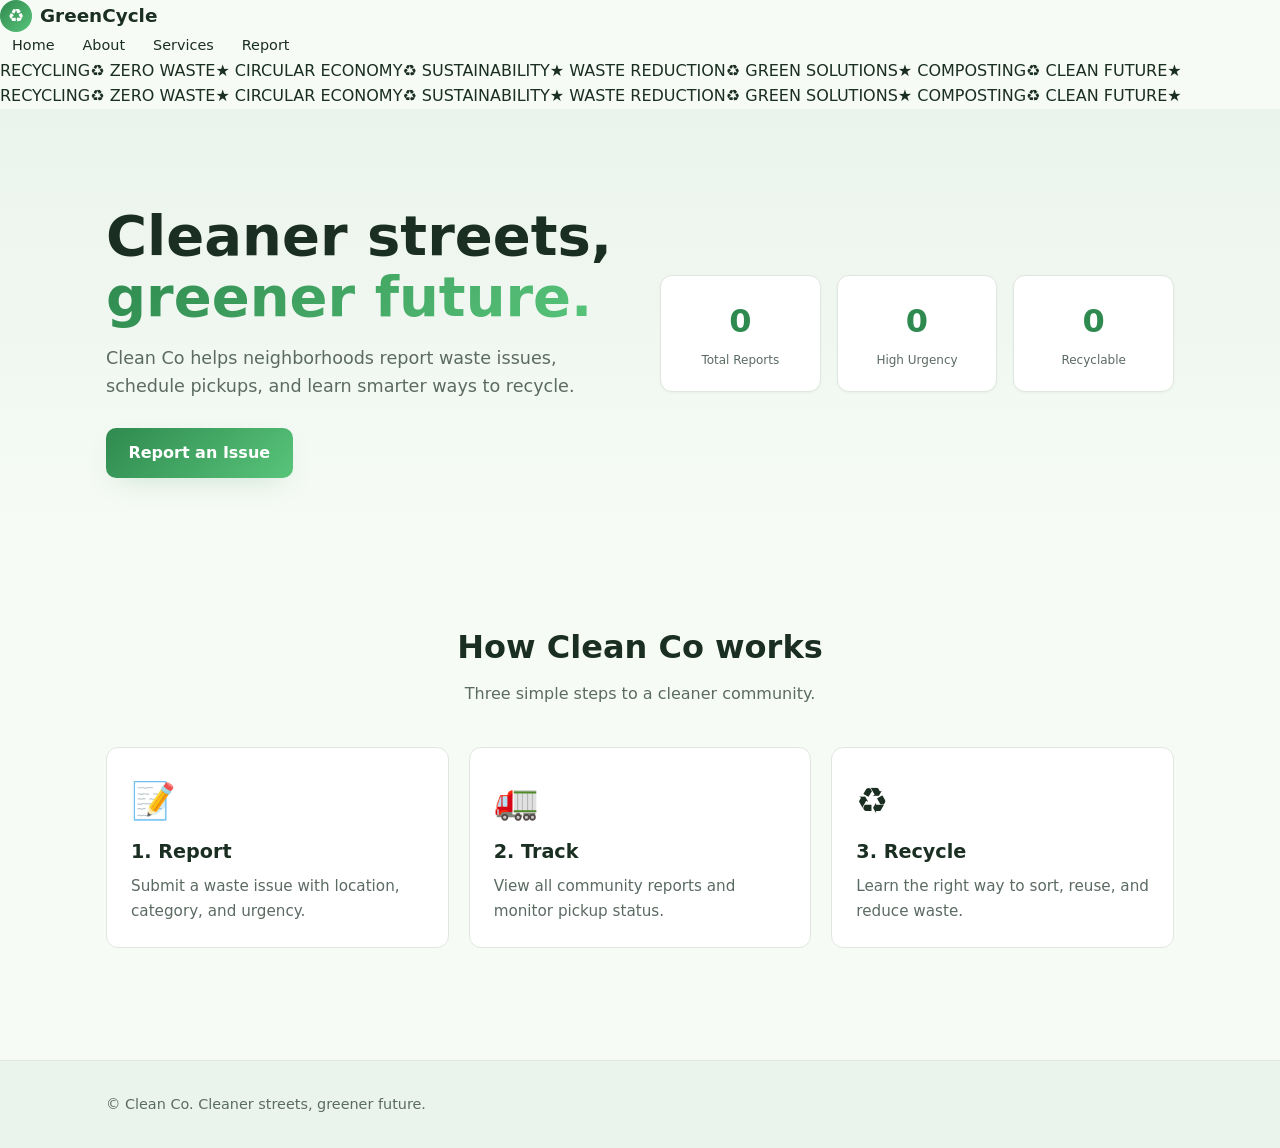
==== index.html @ 7773360d "adding the id tags to all the files to make it easier then tring to edit certain areas with css" ====
<!DOCTYPE html>
<html lang="en">
<head>
    <title>Clean Co</title>
    <link rel="stylesheet" href="style.css" />
</head>
<body>
  <header>
  <!-- ── NAVIGATION ── -->
  <nav aria-label="Main navigation">
    <a href="index.html" class="brand"><span class="logo">♻</span> GreenCycle</a>
    <ul class="nav-links">
      <li><a href="index.html">Home</a></li>
      <li><a href="about.html">About</a></li>
      <li><a href="services.html">Services</a></li>
      <li><a href="report.html">Report</a></li>
    </ul>
  </nav>
  </header>

    <!-- ── TICKER BANNER ── -->
    <div class="ticker-wrap" aria-hidden="true">
      <div class="ticker-track">
        <span class="ticker-item">RECYCLING<span>♻</span></span>
        <span class="ticker-item">ZERO WASTE<span>★</span></span>
        <span class="ticker-item">CIRCULAR ECONOMY<span>♻</span></span>
        <span class="ticker-item">SUSTAINABILITY<span>★</span></span>
        <span class="ticker-item">WASTE REDUCTION<span>♻</span></span>
        <span class="ticker-item">GREEN SOLUTIONS<span>★</span></span>
        <span class="ticker-item">COMPOSTING<span>♻</span></span>
        <span class="ticker-item">CLEAN FUTURE<span>★</span></span>
        <!-- Duplicate items for seamless infinite loop -->
        <span class="ticker-item">RECYCLING<span>♻</span></span>
        <span class="ticker-item">ZERO WASTE<span>★</span></span>
        <span class="ticker-item">CIRCULAR ECONOMY<span>♻</span></span>
        <span class="ticker-item">SUSTAINABILITY<span>★</span></span>
        <span class="ticker-item">WASTE REDUCTION<span>♻</span></span>
        <span class="ticker-item">GREEN SOLUTIONS<span>★</span></span>
        <span class="ticker-item">COMPOSTING<span>♻</span></span>
        <span class="ticker-item">CLEAN FUTURE<span>★</span></span>
      </div>
    </div>










  <main>
    <section class="hero">
      <div class="container hero-grid">
        <div>
          <h1>Cleaner streets,<br/><span class="gradient-text">greener future.</span></h1>
          <p class="lead">Clean Co helps neighborhoods report waste issues, schedule pickups, and learn smarter ways to recycle.</p>
          <div class="actions">
            <a href="report.html" class="btn btn-primary">Report an Issue</a>
          </div>
        </div>
        <div class="stats">
          <div class="stat-card"><div class="stat-value" id="stat-total">0</div><div class="stat-label">Total Reports</div></div>
          <div class="stat-card"><div class="stat-value" id="stat-high">0</div><div class="stat-label">High Urgency</div></div>
          <div class="stat-card"><div class="stat-value" id="stat-recycled">0</div><div class="stat-label">Recyclable</div></div>
        </div>
      </div>
    </section>

    <section class="container section">
      <h2 class="section-title">How Clean Co works</h2>
      <p class="section-sub">Three simple steps to a cleaner community.</p>
      <div class="cards">
        <article class="card"><div class="icon">📝</div><h3>1. Report</h3><p>Submit a waste issue with location, category, and urgency.</p></article>
        <article class="card"><div class="icon">🚛</div><h3>2. Track</h3><p>View all community reports and monitor pickup status.</p></article>
        <article class="card"><div class="icon">♻️</div><h3>3. Recycle</h3><p>Learn the right way to sort, reuse, and reduce waste.</p></article>
      </div>
    </section>

    <!--footer-->
  <footer class="site-footer">
    <div class="container footer-grid">
      <p>© <span id="year"></span> Clean Co. Cleaner streets, greener future.</p>
    </div>
  </footer>

  <script src="code.js"></script>
</body>
</html>
---- style.css ----
/* GreenCycle — Global Styles */
:root {
  --primary: #2f8a4f;
  --primary-glow: #58c47a;
  --bg: #f7fbf6;
  --fg: #1a2e22;
  --muted: #5b6b62;
  --card: #ffffff;
  --border: #dfe7df;
  --secondary: #eaf4ec;
  --destructive: #c0392b;
  --gradient-hero: linear-gradient(135deg, #2f8a4f, #58c47a);
  --gradient-soft: linear-gradient(180deg, #eaf4ec, #f7fbf6);
  --shadow: 0 10px 30px -12px rgba(47, 138, 79, 0.25);
  --radius: 12px;
}

* { box-sizing: border-box; margin: 0; padding: 0; }
html { scroll-behavior: smooth; }
body {
  font-family: system-ui, -apple-system, "Segoe UI", Roboto, sans-serif;
  background: var(--bg);
  color: var(--fg);
  line-height: 1.6;
  min-height: 100vh;
  display: flex; flex-direction: column;
}

main { flex: 1; }
.container { max-width: 1100px; margin: 0 auto; padding: 0 1rem; }

/* Header / Nav */
.site-header {
  position: sticky; top: 0; z-index: 50;
  background: rgba(255,255,255,0.85);
  backdrop-filter: blur(8px);
  border-bottom: 1px solid var(--border);
}
.nav { 
    display: flex;
    align-items: center;
    justify-content: space-between; 
    height: 64px; 
}
.brand { 
    font-weight: 700; 
    font-size: 1.15rem; 
    color: var(--fg); 
    text-decoration: none; 
    display: flex; 
    align-items: center; 
    gap: 0.5rem; 
}
.logo { 
    display: inline-flex; 
    width: 32px; 
    height: 32px; 
    align-items: center; 
    justify-content: center; 
    border-radius: 50%; 
    background: var(--gradient-hero); 
    color: white; 
}
.nav-links { 
    display: flex; 
    gap: 0.25rem; 
    list-style: none; 
    flex-wrap: wrap; 
}
.nav-links a { 
    padding: 0.5rem 0.75rem; 
    border-radius: 8px; 
    text-decoration: none; 
    color: var(--fg); 
    font-size: 0.9rem; 
    font-weight: 500; 
    transition: background 0.2s; 
}
.nav-links a:hover { 
    background: var(--secondary); 
}
.nav-links a.active { 
    background: var(--secondary); 
    color: var(--primary); 
}

/* Hero */
.hero { 
    background: var(--gradient-soft); 
    padding: 5rem 1rem; 
}
.hero-grid { 
    display: grid; 
    grid-template-columns: 1fr; 
    gap: 2.5rem; 
    align-items: center; 
}
@media (min-width: 768px) { 
    .hero-grid { grid-template-columns: 1fr 1fr; } 
}
.tag { 
    display: inline-block; 
    padding: 0.25rem 0.75rem; 
    border-radius: 999px; 
    background: rgba(47,138,79,0.1); 
    color: var(--primary); 
    font-size: 0.75rem; 
    font-weight: 600; 
    text-transform: uppercase; 
    letter-spacing: 0.05em; 
}
.hero h1 { 
    font-size: clamp(2rem, 5vw, 3.5rem); 
    font-weight: 800; 
    margin-top: 1rem; 
    line-height: 1.1; 
}
.gradient-text { 
    background: var(--gradient-hero); 
    -webkit-background-clip: text; 
    background-clip: text; 
    color: transparent; 
}
.lead { 
    margin-top: 1rem; 
    font-size: 1.1rem; 
    color: var(--muted); 
    max-width: 520px; 
}
.actions { 
    margin-top: 1.75rem; 
    display: flex; 
    gap: 0.75rem; 
    flex-wrap: wrap; 
}

.btn { 
    display: inline-block;
    padding: 0.75rem 1.4rem; 
    border-radius: 10px; 
    font-weight: 600; 
    text-decoration: none; 
    border: none; 
    cursor: pointer; 
    font-size: 1rem; 
    transition: transform 0.15s, 
    box-shadow 0.2s; }
.btn-primary { 
    background: var(--gradient-hero); 
    color: white; 
    box-shadow: var(--shadow); 
}
.btn-primary:hover { 
    transform: translateY(-1px); 
}
.btn-outline { 
    background: var(--card); 
    color: var(--fg); 
    border: 1px solid var(--border); 
}
.btn-outline:hover {
     background: var(--secondary);
}
.btn-light {
    background: white;
    color: var(--fg);
}

/* Stats */
.stats { 
    display: grid; 
    grid-template-columns: repeat(3, 1fr); 
    gap: 1rem; 
}
.stat-card { 
    background: var(--card); 
    border: 1px solid var(--border); 
    border-radius: var(--radius); 
    padding: 1.25rem; 
    text-align: center; 
    box-shadow: 0 1px 3px rgba(0,0,0,0.04); 
}
.stat-value { 
    font-size: 2rem; 
    font-weight: 800; 
    color: var(--primary); 
}
.stat-label { 
    font-size: 0.75rem; 
    color: var(--muted); 
    margin-top: 0.25rem; 
}

/* Sections */
.section { 
    padding: 4rem 1rem; 
}
.section-title { 
    font-size: 2rem; 
    font-weight: 700; 
    text-align: center; 
}
.section-sub { 
    text-align: center; 
    color: var(--muted); 
    margin-top: 0.5rem; 
}
.page-head { 
    text-align: center; 
    max-width: 640px; 
    margin: 0 auto; 
}
.page-head h1 { 
    font-size: 2.25rem; 
    font-weight: 800; 
}
.page-head p { 
    color: var(--muted); 
    margin-top: 0.5rem; 
}

.page-head-row { 
    display: flex; 
    justify-content: space-between; 
    align-items: flex-end; 
    flex-wrap: wrap; 
    gap: 1rem; 
}
.page-head-row h1 { 
    font-size: 2rem; 
    font-weight: 800; 
}
.page-head-row p { 
    color: var(--muted); 
}

/* Cards grids */
.cards { 
    display: grid; 
    grid-template-columns: 1fr; 
    gap: 1.25rem; 
    margin-top: 2.5rem; 
}
    @media (min-width: 600px) {
     .cards { grid-template-columns: repeat(2, 1fr); } 
}
@media (min-width: 900px) { 
    .cards { grid-template-columns: repeat(3, 1fr); } 
}
.card { 
    background: var(--card); 
    border: 1px solid var(--border); 
    border-radius: var(--radius); 
    padding: 1.5rem; 
    transition: transform 0.2s, 
    box-shadow 0.2s; }
.card:hover { 
    transform: translateY(-3px); 
    box-shadow: var(--shadow); 
}
.card .icon { 
    font-size: 2.25rem; 
}
.card h3, .card h2 { 
    margin-top: 0.5rem; 
    font-size: 1.2rem; 
}
.card p { 
    color: var(--muted); 
    margin-top: 0.4rem; 
    font-size: 0.95rem; 
}
.card-head { 
    display: flex; 
    justify-content: space-between; 
    align-items: center; 
}
.badge { 
    font-size: 0.7rem;
    padding: 0.2rem 0.6rem; 
    border-radius: 999px; 
    background: rgba(47,138,79,0.1); 
    color: var(--primary); 
    font-weight: 600; 
}

.cards-2 { 
    display: grid; 
    grid-template-columns: 1fr; 
    gap: 1.25rem; 
    margin-top: 2rem; 
}
@media (min-width: 700px) { 
    .cards-2 { grid-template-columns: repeat(2, 1fr); } 
}

/* Report cards */
.report-card { 
    background: var(--card); 
    border: 1px solid var(--border); 
    border-radius: var(--radius); 
    padding: 1.25rem; 
}
.report-head { 
    display: flex; 
    justify-content: space-between; 
    gap: 1rem; 
}
.report-head h2 { 
    font-size: 1.1rem; 
}
.report-loc { 
    font-size: 0.85rem; 
    color: var(--muted); 
}
.report-desc { 
    margin-top: 0.75rem; 
    font-size: 0.95rem; 
}
.chips { 
    margin-top: 0.9rem; 
    display: flex; 
    gap: 0.4rem; 
    flex-wrap: wrap; 
}
.chip { 
    font-size: 0.7rem; 
    padding: 0.25rem 0.6rem; 
    border-radius: 999px; 
    background: var(--secondary); 
    color: var(--fg); }
.chip.muted { 
    background: #eee; 
    color: var(--muted); }
.urg { 
    font-size: 0.7rem; 
    padding: 0.25rem 0.6rem; 
    border-radius: 999px; 
    font-weight: 600; 
}
.urg.Low { 
    background: rgba(47,138,79,0.1); 
    color: var(--primary); 
}
.urg.Medium { 
    background: #fff3cd; 
    color: #8a6d3b; 
}
.urg.High { 
    background: rgba(192,57,43,0.1); 
    color: var(--destructive); 
}
.delete-btn { 
    margin-top: 0.75rem; 
    background: none; 
    border: none; color: var(--destructive); 
    cursor: pointer; font-size: 0.8rem; 
    padding: 0.3rem 0.6rem; 
    border-radius: 6px; 
}
.delete-btn:hover { 
    background: rgba(192,57,43,0.1); 
}

/* Filters */
.filters {
    display: flex;
    gap: 0.75rem;
    margin-top: 2rem;
    flex-wrap: wrap;
}
.filters input, .filters select { 
    flex: 1; 
    min-width: 200px; 
    padding: 0.75rem 1rem; 
    border-radius: 10px; 
    border: 1px solid var(--border); 
    background: var(--card); 
    font-size: 1rem; 
}
.filters input:focus, .filters select:focus {
    outline: 2px solid var(--primary); 
}

.empty {
    margin-top: 3rem;
    padding: 2.5rem; 
    border: 2px dashed var(--border); 
    border-radius: var(--radius); 
    text-align: center; 
    color: var(--muted); }
.empty a {
    color: var(--primary);
    font-weight: 600;
}
.hidden {
    display: none;
 }
/* CTA banner */
.cta {
    background: var(--gradient-hero);
    color: white;
    border-radius: 24px;
    padding: 3rem 1.5rem;
    text-align: center;
}
.cta h2 {
     font-size: clamp(1.5rem, 3vw, 2.25rem);
     }
.cta p {
    margin-top: 0.5rem;
    opacity: 0.9;
    }
.cta .btn {
    margin-top: 1.25rem;
}
/* Form */
.narrow {
    max-width: 720px; 
    }
.form { 
    display: grid;
    gap: 1rem;
    margin-top: 2rem;
 }
.form label {
    display: flex;
    flex-direction: column; 
    gap: 0.4rem;
    font-weight: 500;
    font-size: 0.95rem; 
}
.form input, .form select, .form textarea {
    padding: 0.7rem 0.9rem;
    border: 1px solid var(--border);
    border-radius: 10px; 
    font-size: 1rem;
    font-family: inherit; 
    background: var(--card); 
}
.form input:focus, .form select:focus, .form textarea:focus {
     outline: 2px solid var(--primary);
     }
.row {
    display: grid;
    grid-template-columns: 1fr;
    gap: 1rem; }
@media (min-width: 600px) { 
    .row { grid-template-columns: 1fr 1fr; } 
}
.req { 
    color: var(--destructive); 
}
.error { 
    color: var(--destructive); 
    font-size: 0.8rem; 
    min-height: 1em; 
}
.success { 
    color: var(--primary); 
    font-weight: 600; 
}

/* Footer */
.site-footer { 
    border-top: 1px solid var(--border); 
    background: var(--secondary); 
    margin-top: 3rem; 
}
.footer-grid { 
    display: flex; 
    flex-direction: column; 
    gap: 0.5rem; 
    padding: 2rem 1rem; 
    font-size: 0.9rem; 
    color: var(--muted); 
}
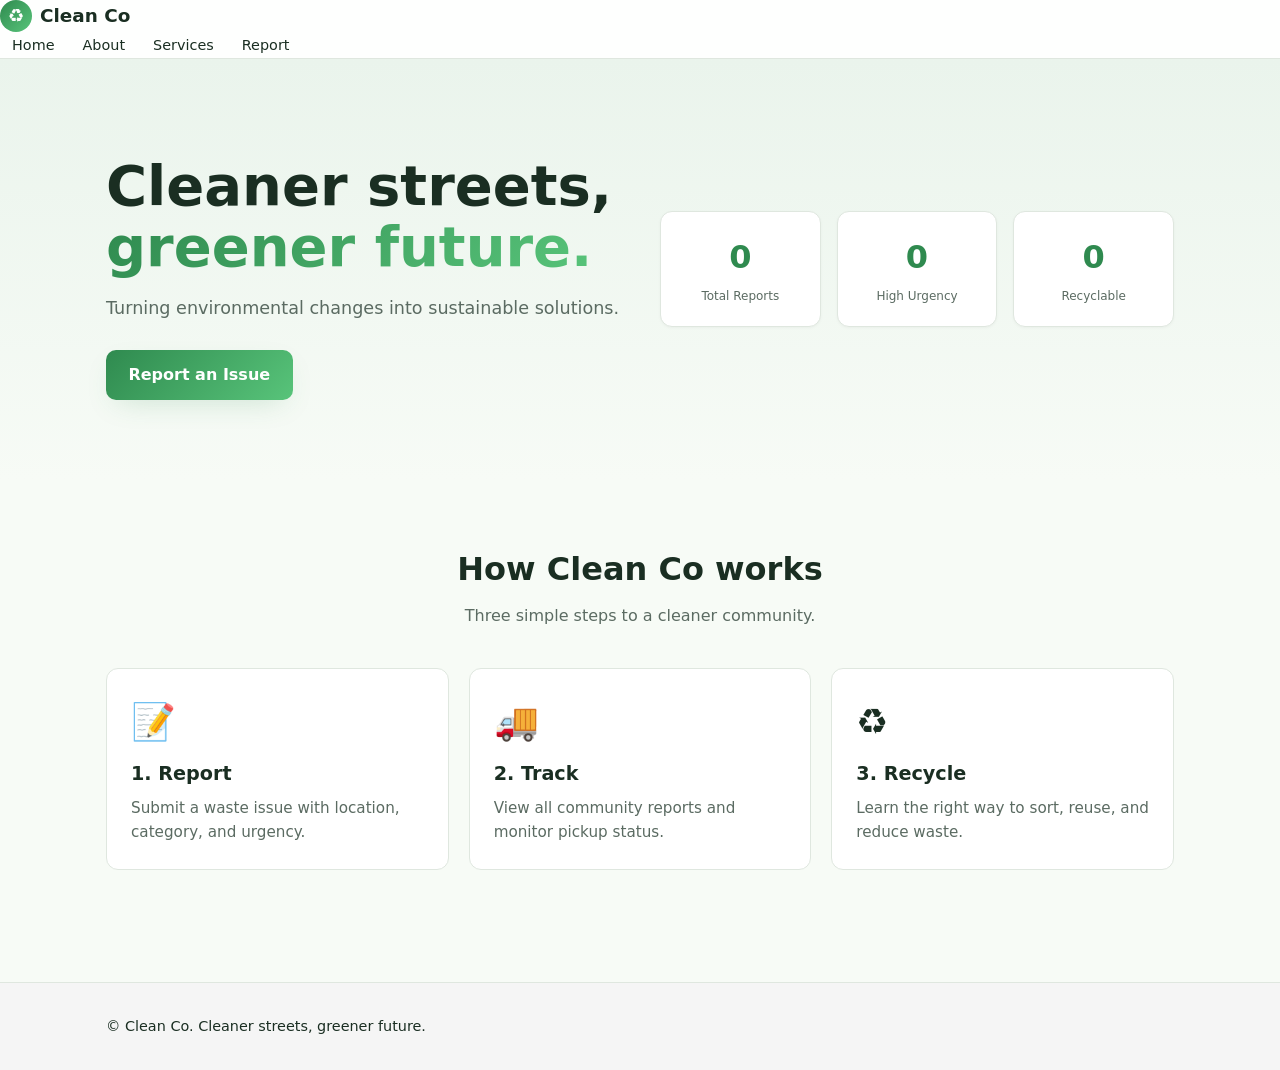
==== commit eeaee58b: "adding IDs to the header and the navigation bar" ====
--- a/index.html
+++ b/index.html
@@ -5,10 +5,10 @@
     <link rel="stylesheet" href="style.css" />
 </head>
 <body>
-  <header>
+  <header class="site-header">
   <!-- ── NAVIGATION ── -->
-  <nav aria-label="Main navigation">
-    <a href="index.html" class="brand"><span class="logo">♻</span> GreenCycle</a>
+  <nav >
+    <a href="index.html" class="brand"><span class="logo">♻</span>Clean Co</a>
     <ul class="nav-links">
       <li><a href="index.html">Home</a></li>
       <li><a href="about.html">About</a></li>
@@ -18,44 +18,11 @@
   </nav>
   </header>
 
-    <!-- ── TICKER BANNER ── -->
-    <div class="ticker-wrap" aria-hidden="true">
-      <div class="ticker-track">
-        <span class="ticker-item">RECYCLING<span>♻</span></span>
-        <span class="ticker-item">ZERO WASTE<span>★</span></span>
-        <span class="ticker-item">CIRCULAR ECONOMY<span>♻</span></span>
-        <span class="ticker-item">SUSTAINABILITY<span>★</span></span>
-        <span class="ticker-item">WASTE REDUCTION<span>♻</span></span>
-        <span class="ticker-item">GREEN SOLUTIONS<span>★</span></span>
-        <span class="ticker-item">COMPOSTING<span>♻</span></span>
-        <span class="ticker-item">CLEAN FUTURE<span>★</span></span>
-        <!-- Duplicate items for seamless infinite loop -->
-        <span class="ticker-item">RECYCLING<span>♻</span></span>
-        <span class="ticker-item">ZERO WASTE<span>★</span></span>
-        <span class="ticker-item">CIRCULAR ECONOMY<span>♻</span></span>
-        <span class="ticker-item">SUSTAINABILITY<span>★</span></span>
-        <span class="ticker-item">WASTE REDUCTION<span>♻</span></span>
-        <span class="ticker-item">GREEN SOLUTIONS<span>★</span></span>
-        <span class="ticker-item">COMPOSTING<span>♻</span></span>
-        <span class="ticker-item">CLEAN FUTURE<span>★</span></span>
-      </div>
-    </div>
-
-
-
-
-
-
-
-
-
-
-  <main>
     <section class="hero">
       <div class="container hero-grid">
         <div>
           <h1>Cleaner streets,<br/><span class="gradient-text">greener future.</span></h1>
-          <p class="lead">Clean Co helps neighborhoods report waste issues, schedule pickups, and learn smarter ways to recycle.</p>
+          <p class="lead">Turning environmental changes into sustainable solutions.</p>
           <div class="actions">
             <a href="report.html" class="btn btn-primary">Report an Issue</a>
           </div>
@@ -73,7 +40,7 @@
       <p class="section-sub">Three simple steps to a cleaner community.</p>
       <div class="cards">
         <article class="card"><div class="icon">📝</div><h3>1. Report</h3><p>Submit a waste issue with location, category, and urgency.</p></article>
-        <article class="card"><div class="icon">🚛</div><h3>2. Track</h3><p>View all community reports and monitor pickup status.</p></article>
+        <article class="card"><div class="icon">🚚</div><h3>2. Track</h3><p>View all community reports and monitor pickup status.</p></article>
         <article class="card"><div class="icon">♻️</div><h3>3. Recycle</h3><p>Learn the right way to sort, reuse, and reduce waste.</p></article>
       </div>
     </section>
--- a/style.css
+++ b/style.css
@@ -464,14 +464,11 @@
 /* Footer */
 .site-footer { 
     border-top: 1px solid var(--border); 
-    background: var(--secondary); 
     margin-top: 3rem; 
+    background-color: whitesmoke;
 }
 .footer-grid { 
-    display: flex; 
-    flex-direction: column; 
-    gap: 0.5rem; 
     padding: 2rem 1rem; 
     font-size: 0.9rem; 
-    color: var(--muted); 
-}
+
+}
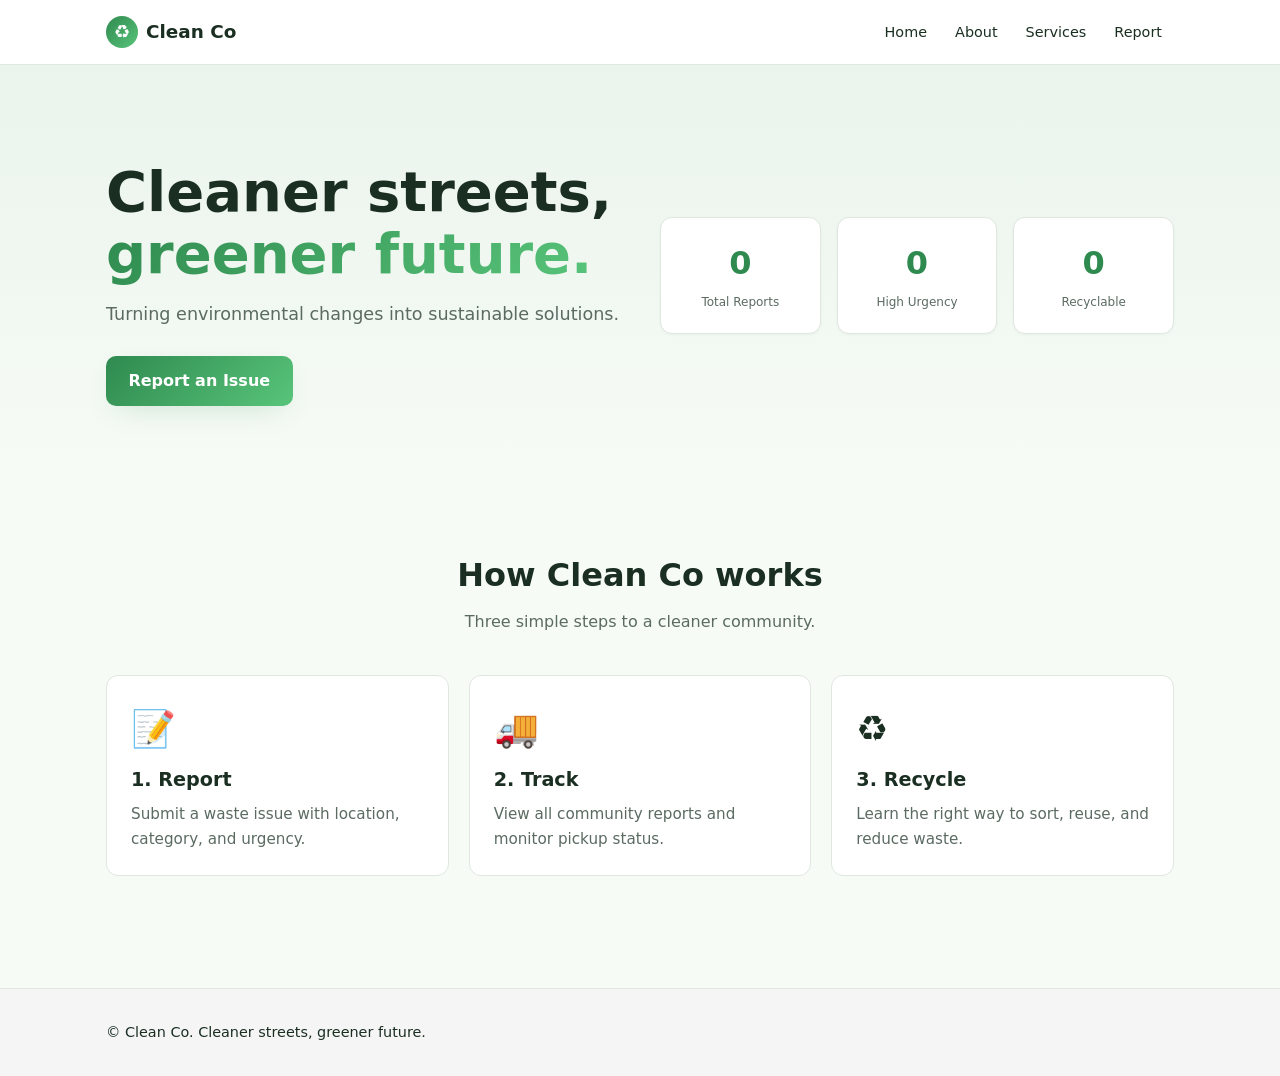
==== commit 08c3c39b: "adding the diffrent types of services in the srevices.html file" ====
--- a/index.html
+++ b/index.html
@@ -7,7 +7,7 @@
 <body>
   <header class="site-header">
   <!-- ── NAVIGATION ── -->
-  <nav >
+  <nav class="nav container">
     <a href="index.html" class="brand"><span class="logo">♻</span>Clean Co</a>
     <ul class="nav-links">
       <li><a href="index.html">Home</a></li>
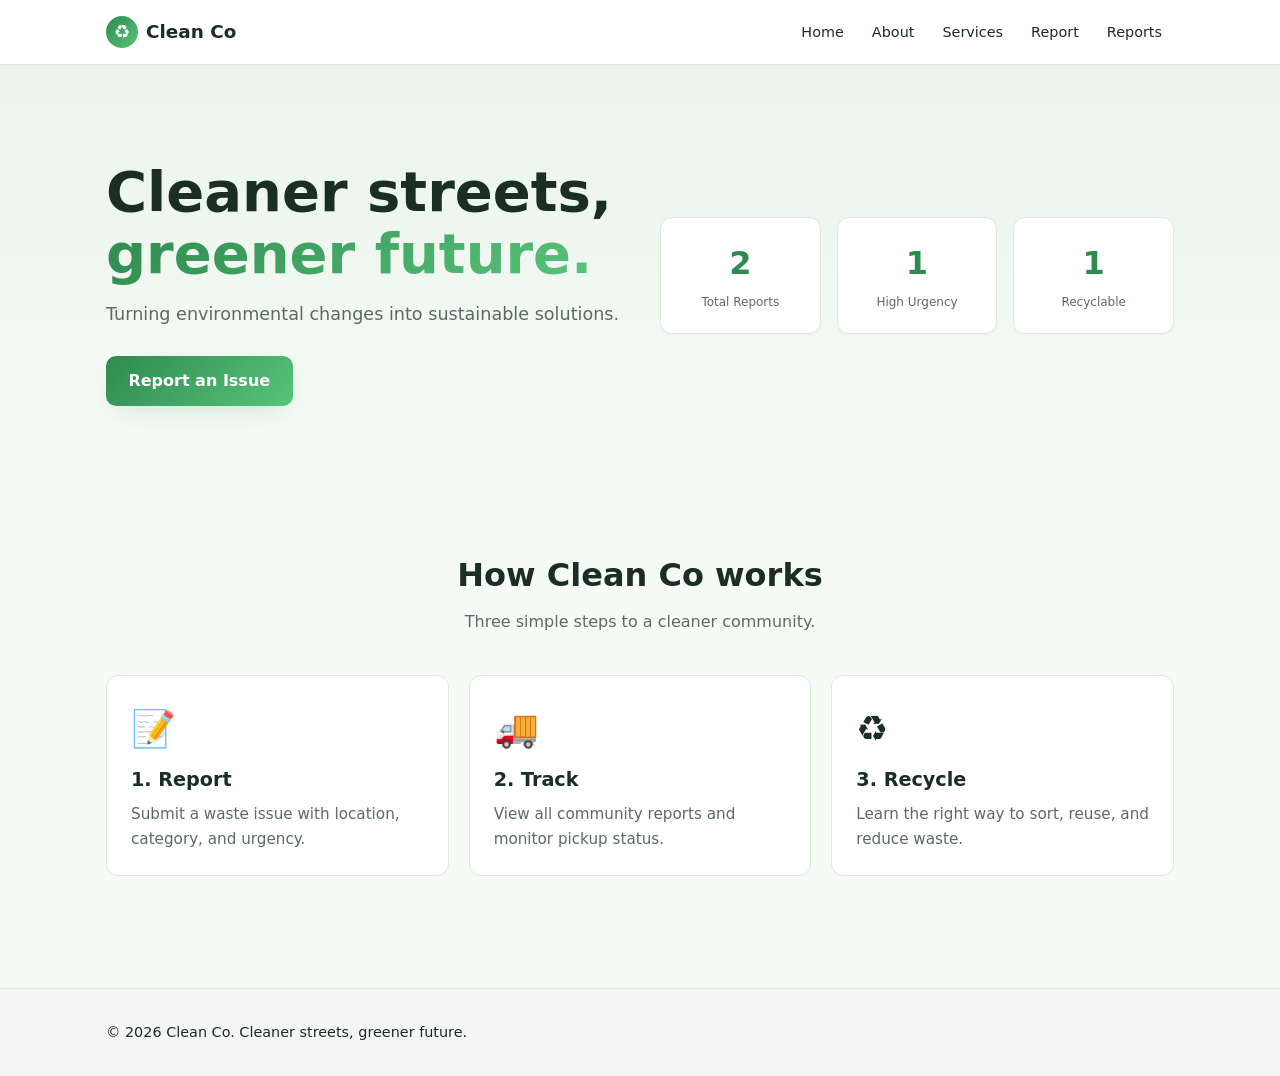
==== commit 5720f602: "adding a flexible footer that changes year automatically" ====
--- a/index.html
+++ b/index.html
@@ -14,6 +14,7 @@
       <li><a href="about.html">About</a></li>
       <li><a href="services.html">Services</a></li>
       <li><a href="report.html">Report</a></li>
+      <li><a href="reports.html">Reports</a></li>
     </ul>
   </nav>
   </header>
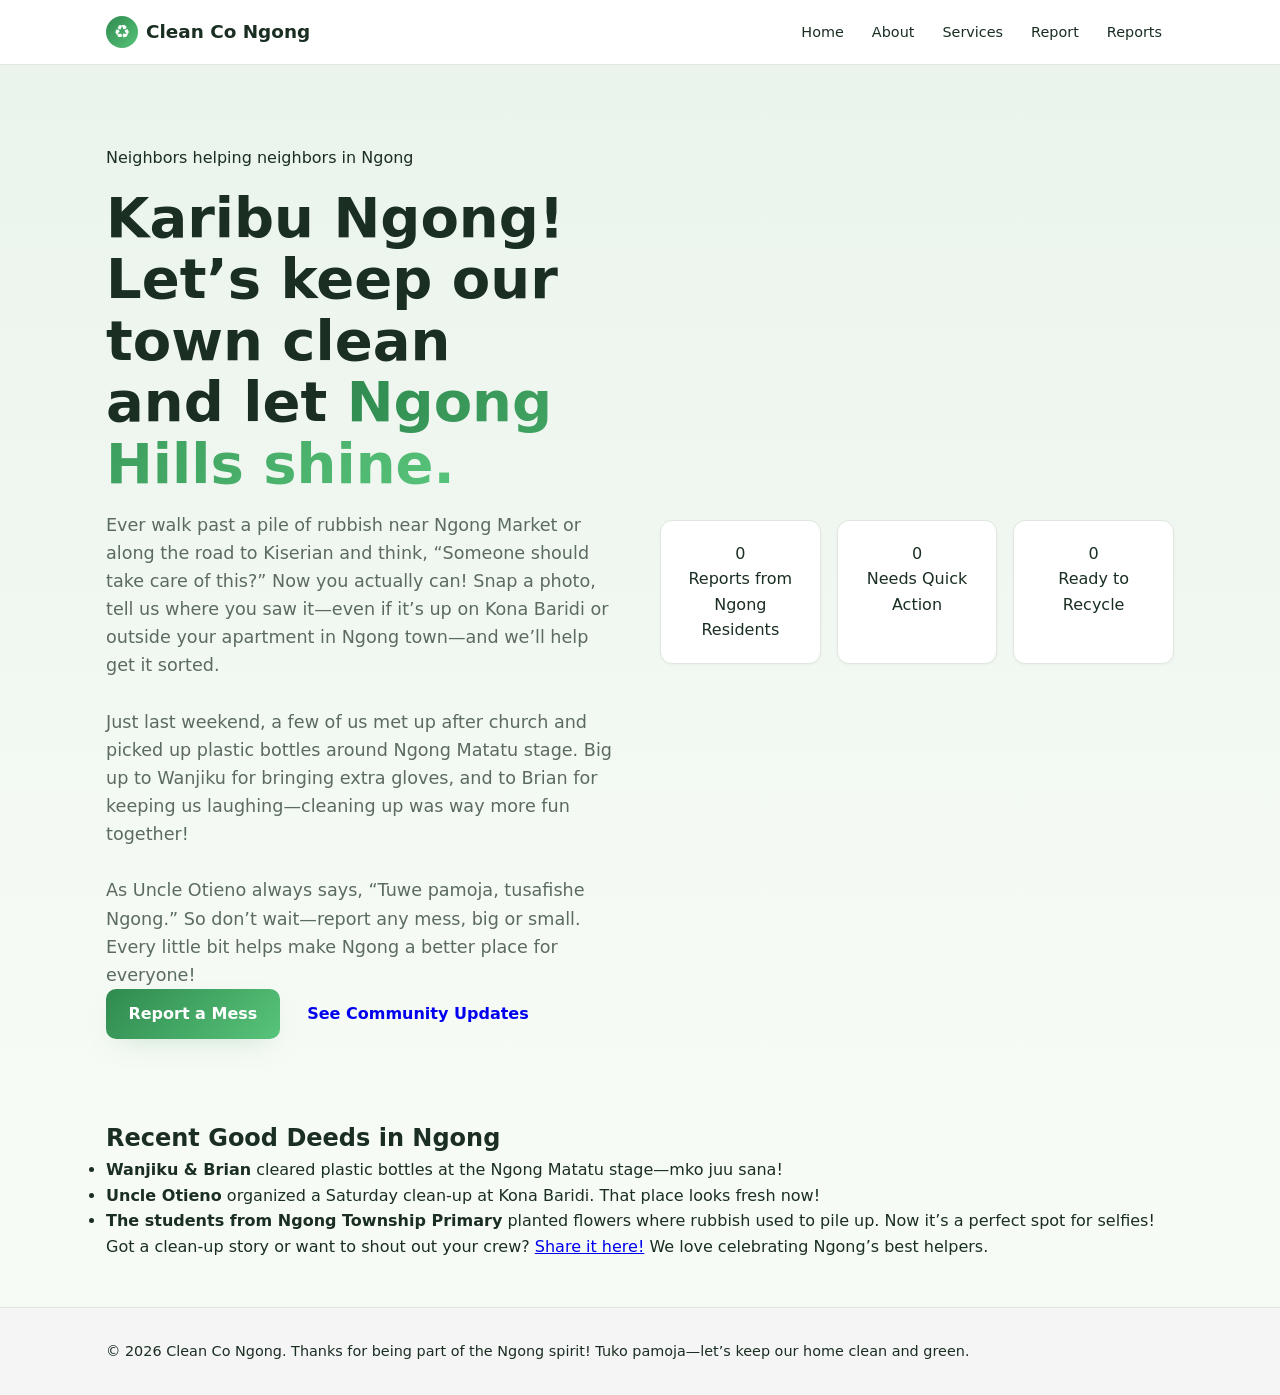
==== commit 53a1eac3: "adding local flavour to my html files" ====
--- a/index.html
+++ b/index.html
@@ -1,58 +1,106 @@
 <!DOCTYPE html>
 <html lang="en">
+
 <head>
-    <title>Clean Co</title>
-    <link rel="stylesheet" href="style.css" />
+  <title>Clean Co Ngong</title>
+  <link rel="stylesheet" href="style.css" />
 </head>
+
 <body>
   <header class="site-header">
-  <!-- ── NAVIGATION ── -->
-  <nav class="nav container">
-    <a href="index.html" class="brand"><span class="logo">♻</span>Clean Co</a>
-    <ul class="nav-links">
-      <li><a href="index.html">Home</a></li>
-      <li><a href="about.html">About</a></li>
-      <li><a href="services.html">Services</a></li>
-      <li><a href="report.html">Report</a></li>
-      <li><a href="reports.html">Reports</a></li>
-    </ul>
-  </nav>
+    <nav class="nav container">
+      <a href="index.html" class="brand"><span class="logo">♻</span>Clean Co Ngong</a>
+      <ul class="nav-links">
+        <li><a href="index.html">Home</a></li>
+        <li><a href="about.html">About</a></li>
+        <li><a href="services.html">Services</a></li>
+        <li><a href="report.html">Report</a></li>
+        <li><a href="reports.html">Reports</a></li>
+      </ul>
+    </nav>
   </header>
 
+  <main>
+    <!-- Hero -->
     <section class="hero">
       <div class="container hero-grid">
         <div>
-          <h1>Cleaner streets,<br/><span class="gradient-text">greener future.</span></h1>
-          <p class="lead">Turning environmental changes into sustainable solutions.</p>
-          <div class="actions">
-            <a href="report.html" class="btn btn-primary">Report an Issue</a>
+          <span class="pill">Neighbors helping neighbors in Ngong</span>
+          <h1>
+            Karibu Ngong! Let’s keep our town clean<br />
+            and let <span class="gradient-text">Ngong Hills shine.</span>
+          </h1>
+          <p class="lead">
+            Ever walk past a pile of rubbish near Ngong Market or along the road to Kiserian and think, “Someone should
+            take care of this?” Now you actually can! Snap a photo, tell us where you saw it—even if it’s up on Kona
+            Baridi or outside your apartment in Ngong town—and we’ll help get it sorted.
+            <br><br>
+            Just last weekend, a few of us met up after church and picked up plastic bottles around Ngong Matatu stage.
+            Big up to Wanjiku for bringing extra gloves, and to Brian for keeping us laughing—cleaning up was way more
+            fun together!
+            <br><br>
+            As Uncle Otieno always says, “Tuwe pamoja, tusafishe Ngong.” So don’t wait—report any mess, big or small.
+            Every little bit helps make Ngong a better place for everyone!
+          </p>
+          <div class="cta-row">
+            <a href="report.html" class="btn btn-primary">Report a Mess</a>
+            <a href="reports.html" class="btn btn-ghost">See Community Updates</a>
           </div>
         </div>
+        <!-- Stats -->
         <div class="stats">
-          <div class="stat-card"><div class="stat-value" id="stat-total">0</div><div class="stat-label">Total Reports</div></div>
-          <div class="stat-card"><div class="stat-value" id="stat-high">0</div><div class="stat-label">High Urgency</div></div>
-          <div class="stat-card"><div class="stat-value" id="stat-recycled">0</div><div class="stat-label">Recyclable</div></div>
+          <div class="stat-card">
+            <div class="stat-num" id="stat-total">0</div>
+            <div class="stat-lbl">Reports from Ngong Residents</div>
+          </div>
+          <div class="stat-card">
+            <div class="stat-num" id="stat-high">0</div>
+            <div class="stat-lbl">Needs Quick Action</div>
+          </div>
+          <div class="stat-card">
+            <div class="stat-num" id="stat-recycled">0</div>
+            <div class="stat-lbl">Ready to Recycle</div>
+          </div>
         </div>
       </div>
     </section>
 
-    <section class="container section">
-      <h2 class="section-title">How Clean Co works</h2>
-      <p class="section-sub">Three simple steps to a cleaner community.</p>
-      <div class="cards">
-        <article class="card"><div class="icon">📝</div><h3>1. Report</h3><p>Submit a waste issue with location, category, and urgency.</p></article>
-        <article class="card"><div class="icon">🚚</div><h3>2. Track</h3><p>View all community reports and monitor pickup status.</p></article>
-        <article class="card"><div class="icon">♻️</div><h3>3. Recycle</h3><p>Learn the right way to sort, reuse, and reduce waste.</p></article>
+    <!-- Community Stories Section -->
+    <section class="community-stories">
+      <div class="container">
+        <h2>Recent Good Deeds in Ngong</h2>
+        <ul>
+          <li>
+            <strong>Wanjiku & Brian</strong> cleared plastic bottles at the Ngong Matatu stage—mko juu sana!
+          </li>
+          <li>
+            <strong>Uncle Otieno</strong> organized a Saturday clean-up at Kona Baridi. That place looks fresh now!
+          </li>
+          <li>
+            <strong>The students from Ngong Township Primary</strong> planted flowers where rubbish used to pile up. Now
+            it’s a perfect spot for selfies!
+          </li>
+        </ul>
+        <p>Got a clean-up story or want to shout out your crew? <a href="report.html">Share it here!</a> We love
+          celebrating Ngong’s best helpers.</p>
       </div>
     </section>
+  </main>
 
-    <!--footer-->
   <footer class="site-footer">
     <div class="container footer-grid">
-      <p>© <span id="year"></span> Clean Co. Cleaner streets, greener future.</p>
+      <p>© <span id="year"></span> Clean Co Ngong. Thanks for being part of the Ngong spirit! Tuko pamoja—let’s keep our
+        home clean and green.</p>
     </div>
   </footer>
 
-  <script src="code.js"></script>
+  <script src="js/storage.js"></script>
+  <script src="js/nav.js"></script>
+  <script src="js/home.js"></script>
+  <script>
+    // Automatically sets the year in the footer
+    document.getElementById('year').textContent = new Date().getFullYear();
+  </script>
 </body>
-</html>
+
+</html>
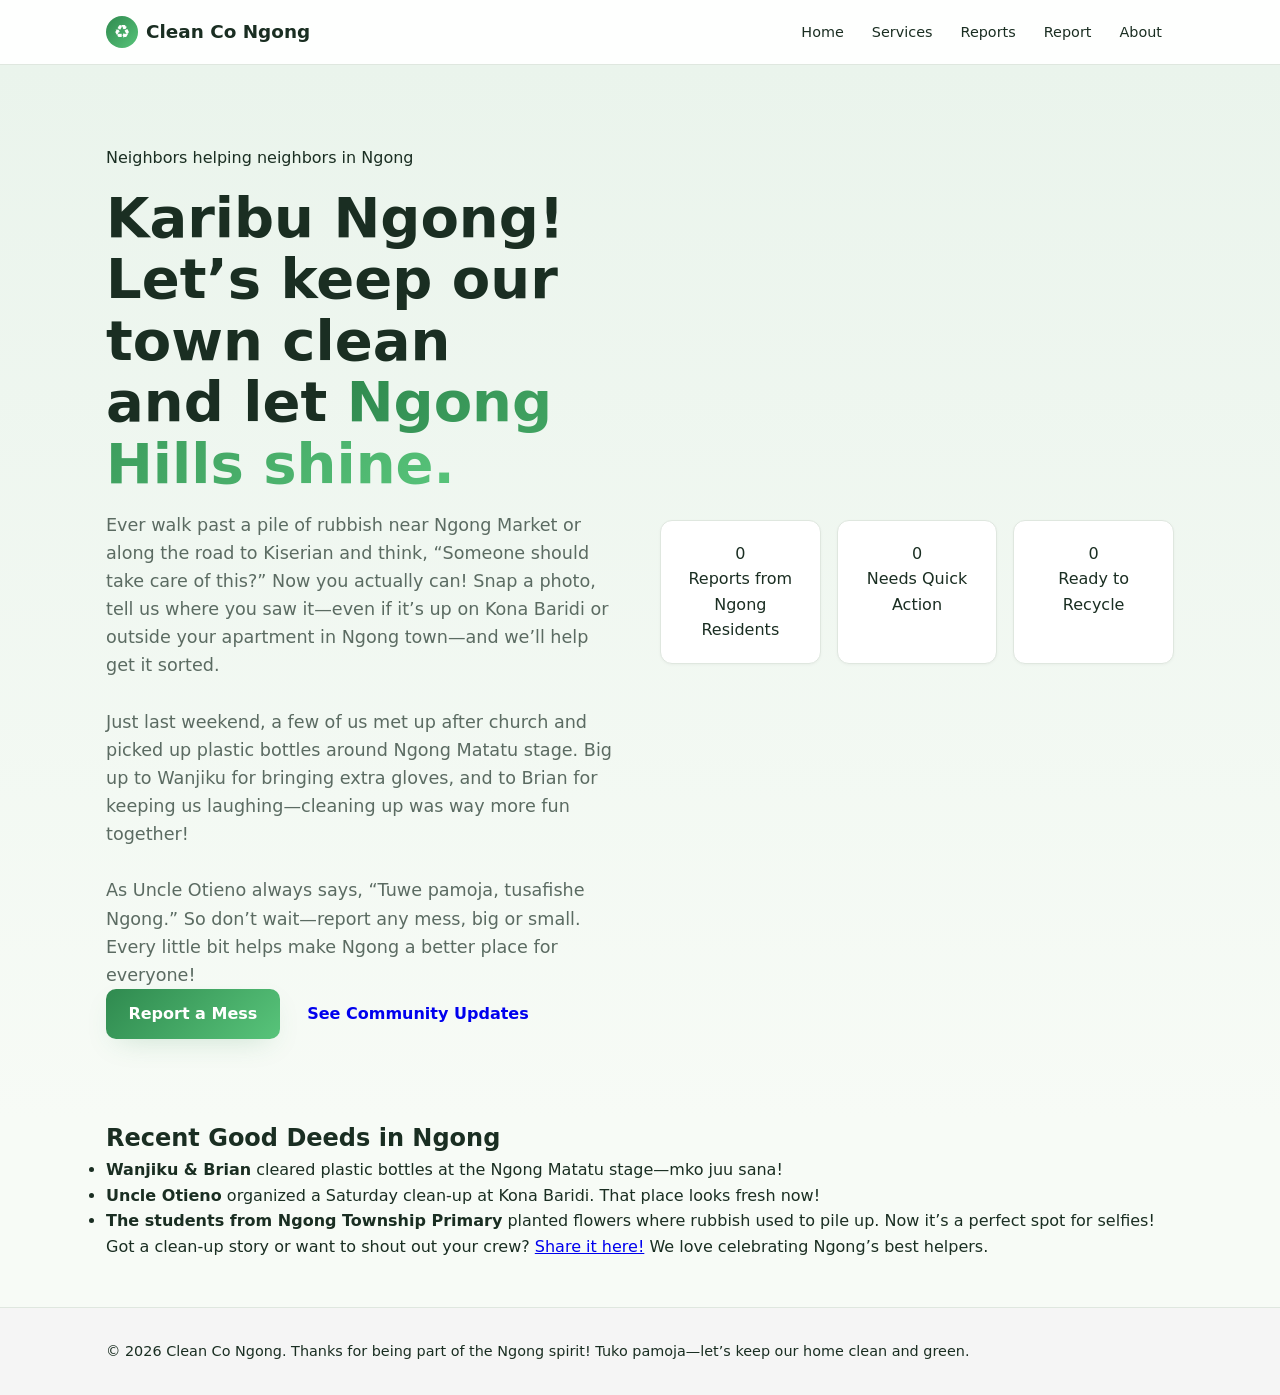
==== commit f73f8a70: "adding a readme file with all its deatails" ====
--- a/index.html
+++ b/index.html
@@ -12,10 +12,10 @@
       <a href="index.html" class="brand"><span class="logo">♻</span>Clean Co Ngong</a>
       <ul class="nav-links">
         <li><a href="index.html">Home</a></li>
+        <li><a href="services.html">Services</a></li>
+        <li><a href="reports.html">Reports</a></li>
+        <li><a href="report.html">Report</a></li>
         <li><a href="about.html">About</a></li>
-        <li><a href="services.html">Services</a></li>
-        <li><a href="report.html">Report</a></li>
-        <li><a href="reports.html">Reports</a></li>
       </ul>
     </nav>
   </header>
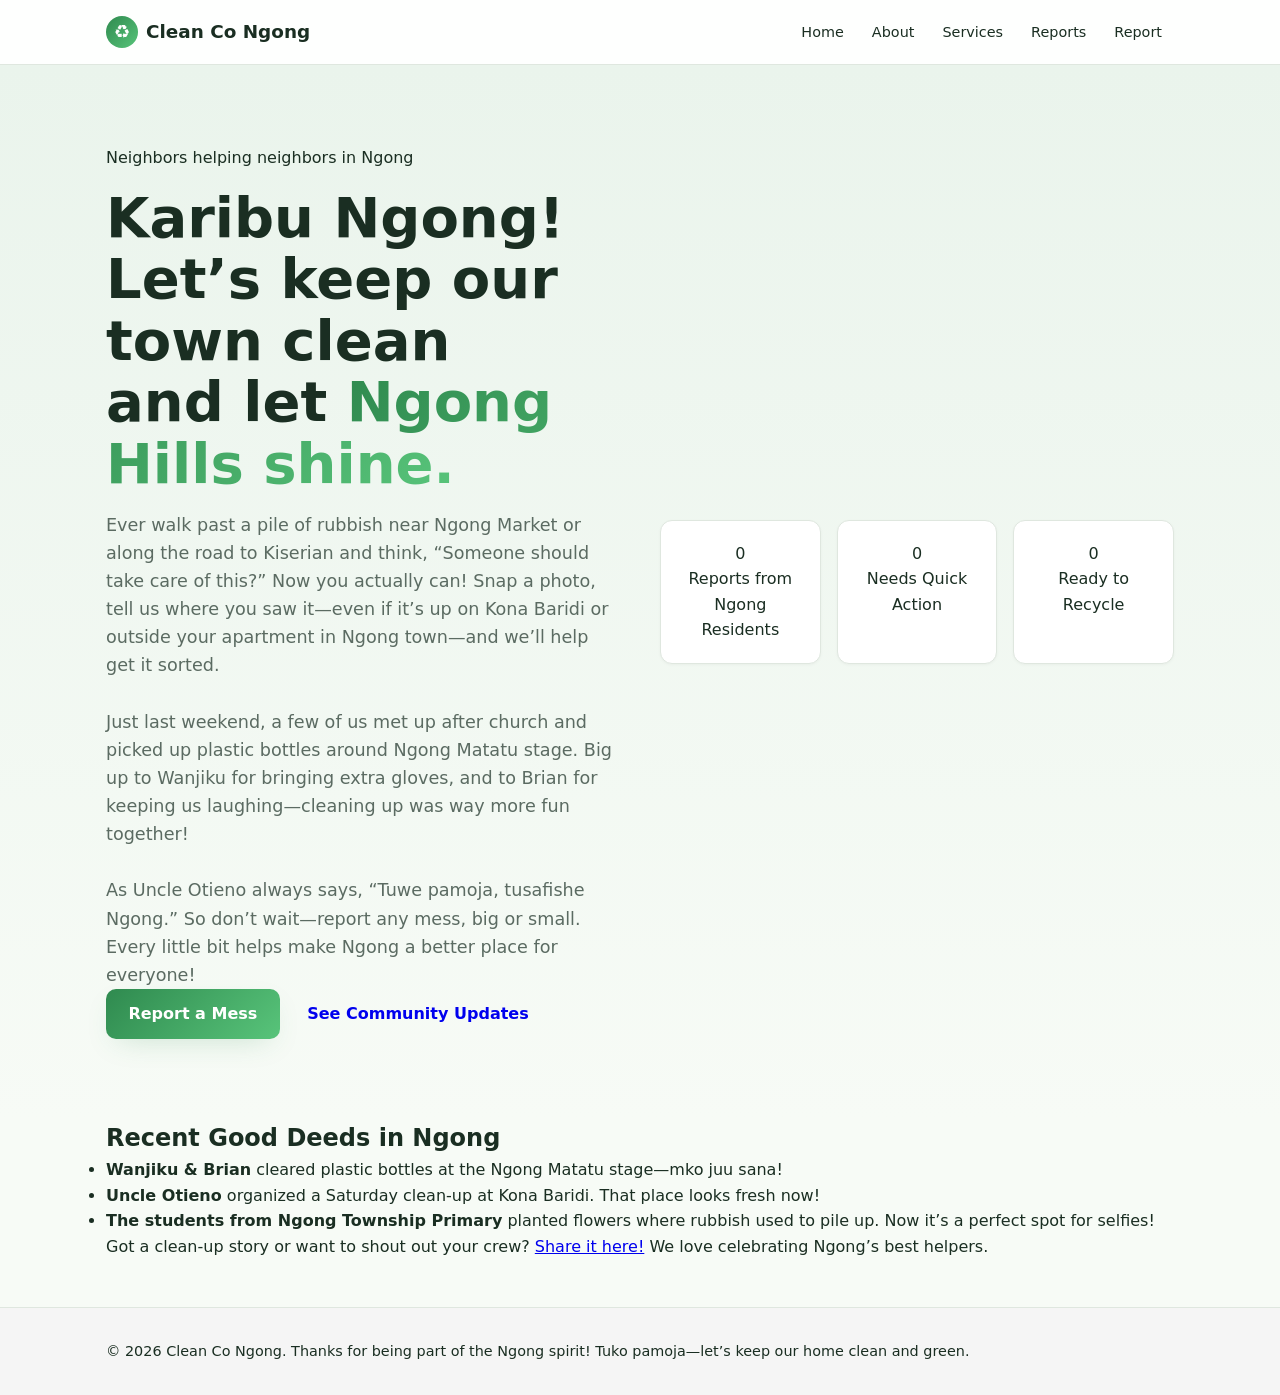
==== commit 2ddbbe9f: "removed certain classes in the html files in the navigation bars" ====
--- a/index.html
+++ b/index.html
@@ -12,10 +12,10 @@
       <a href="index.html" class="brand"><span class="logo">♻</span>Clean Co Ngong</a>
       <ul class="nav-links">
         <li><a href="index.html">Home</a></li>
+        <li><a href="about.html">About</a></li>
         <li><a href="services.html">Services</a></li>
         <li><a href="reports.html">Reports</a></li>
         <li><a href="report.html">Report</a></li>
-        <li><a href="about.html">About</a></li>
       </ul>
     </nav>
   </header>
